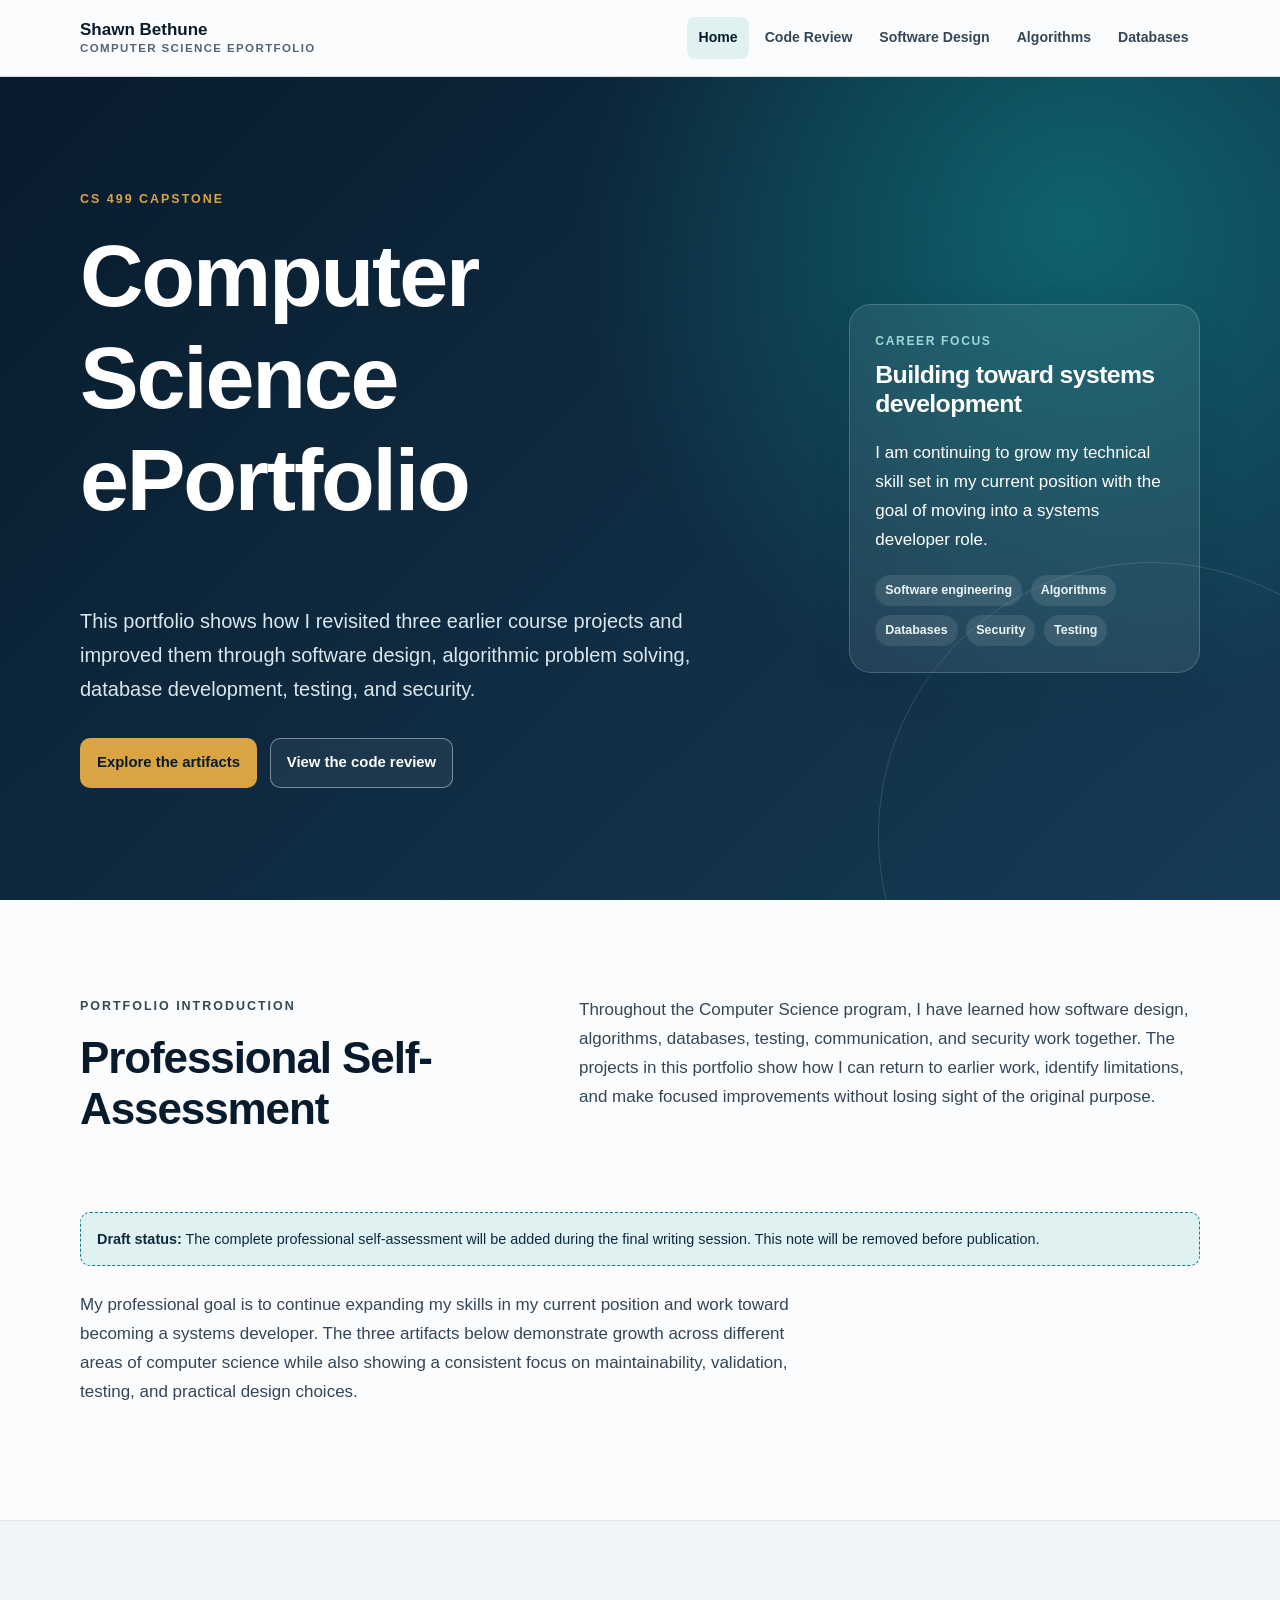
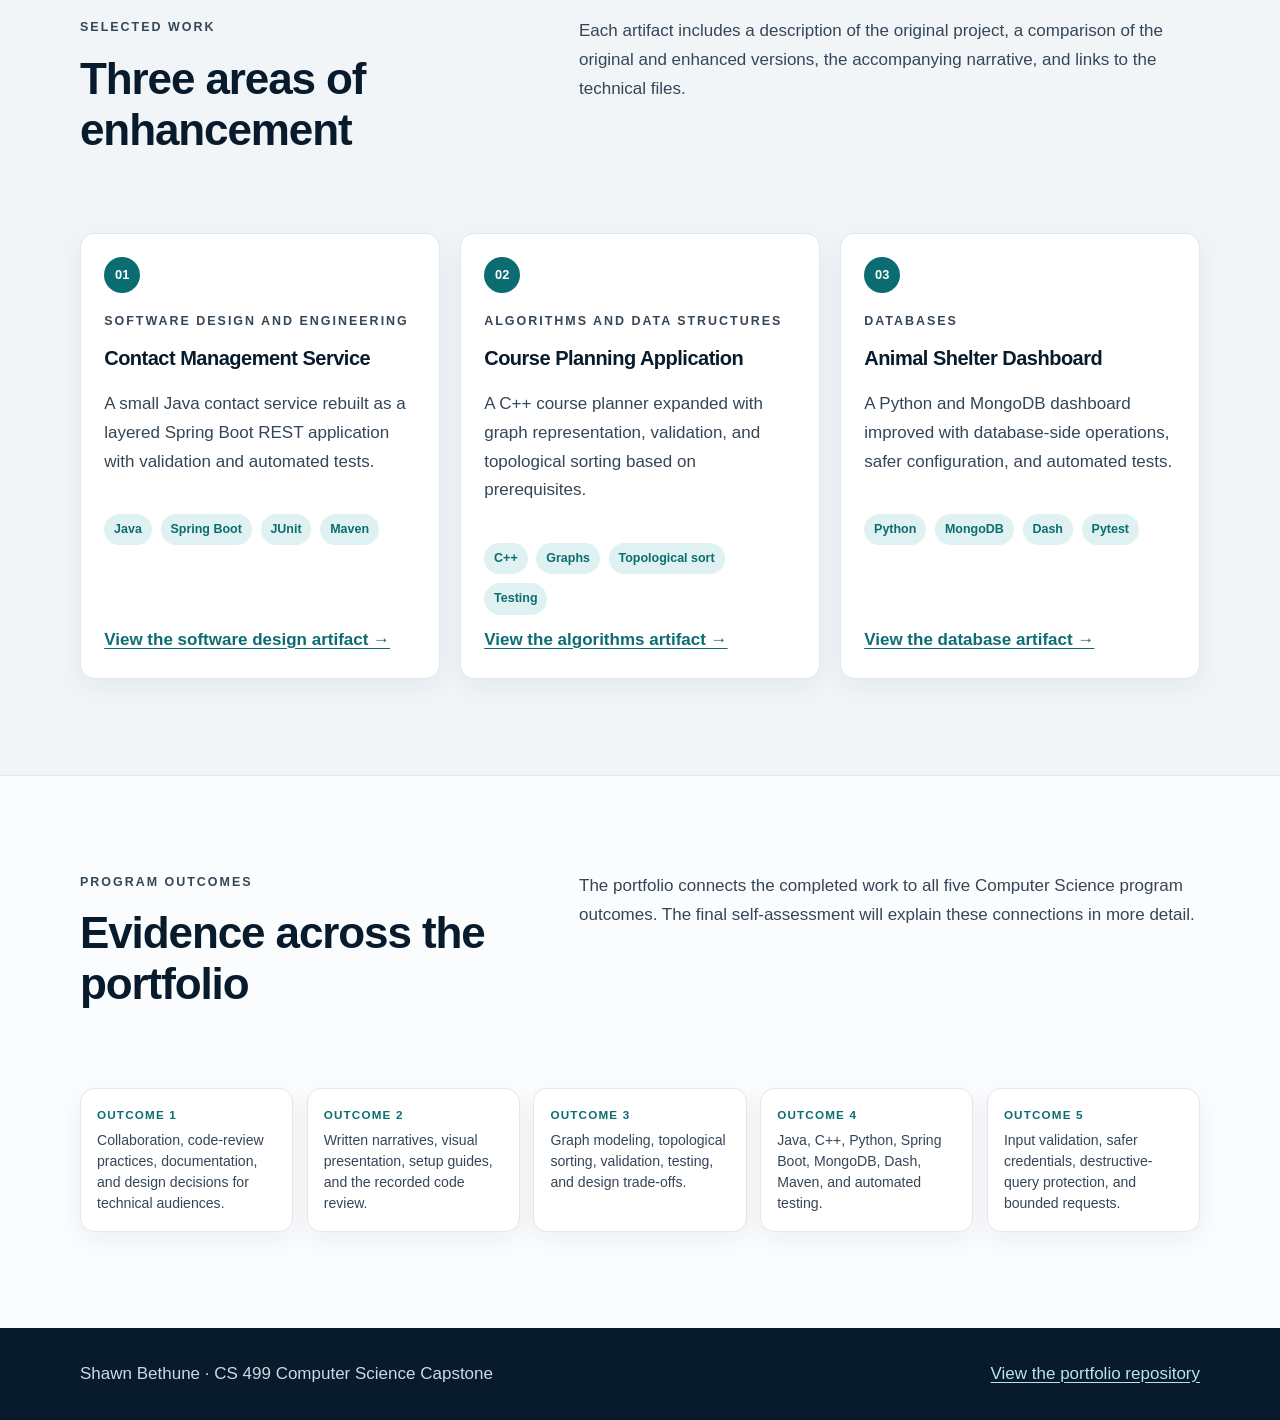
==== index.html @ f5aa71fc "Build CS 499 portfolio foundation" ====
<!doctype html>
<html lang="en">
<head>
  <meta charset="utf-8">
  <meta name="viewport" content="width=device-width, initial-scale=1">
  <meta name="description" content="Shawn Bethune's computer science ePortfolio for the CS 499 capstone.">
  <title>Computer Science ePortfolio | Shawn Bethune</title>
  <link rel="stylesheet" href="assets/css/styles.css">
</head>
<body>
  <a class="skip-link" href="#main-content">Skip to main content</a>
  <header class="site-header">
    <div class="container nav-wrap">
      <a class="brand" href="index.html">Shawn Bethune<span>Computer Science ePortfolio</span></a>
      <nav class="site-nav" aria-label="Primary navigation">
        <a href="index.html" aria-current="page">Home</a>
        <a href="code-review.html">Code Review</a>
        <a href="software-design.html">Software Design</a>
        <a href="algorithms.html">Algorithms</a>
        <a href="databases.html">Databases</a>
      </nav>
    </div>
  </header>

  <main id="main-content">
    <section class="hero">
      <div class="container hero-grid">
        <div>
          <p class="eyebrow">CS 499 Capstone</p>
          <h1>Computer Science ePortfolio</h1>
          <p class="lede">This portfolio shows how I revisited three earlier course projects and improved them through software design, algorithmic problem solving, database development, testing, and security.</p>
          <div class="actions">
            <a class="button button-primary" href="#artifacts">Explore the artifacts</a>
            <a class="button button-secondary" href="code-review.html">View the code review</a>
          </div>
        </div>
        <aside class="hero-panel" aria-label="Portfolio focus">
          <p class="panel-label">Career focus</p>
          <h2>Building toward systems development</h2>
          <p>I am continuing to grow my technical skill set in my current position with the goal of moving into a systems developer role.</p>
          <ul class="compact-list" aria-label="Portfolio categories">
            <li>Software engineering</li>
            <li>Algorithms</li>
            <li>Databases</li>
            <li>Security</li>
            <li>Testing</li>
          </ul>
        </aside>
      </div>
    </section>

    <section class="section" id="self-assessment">
      <div class="container">
        <div class="section-heading">
          <div>
            <p class="eyebrow">Portfolio introduction</p>
            <h2>Professional Self-Assessment</h2>
          </div>
          <div>
            <p>Throughout the Computer Science program, I have learned how software design, algorithms, databases, testing, communication, and security work together. The projects in this portfolio show how I can return to earlier work, identify limitations, and make focused improvements without losing sight of the original purpose.</p>
          </div>
        </div>
        <div class="draft-note"><strong>Draft status:</strong> The complete professional self-assessment will be added during the final writing session. This note will be removed before publication.</div>
        <div class="prose">
          <p>My professional goal is to continue expanding my skills in my current position and work toward becoming a systems developer. The three artifacts below demonstrate growth across different areas of computer science while also showing a consistent focus on maintainability, validation, testing, and practical design choices.</p>
        </div>
      </div>
    </section>

    <section class="section section-alt" id="artifacts">
      <div class="container">
        <div class="section-heading">
          <div>
            <p class="eyebrow">Selected work</p>
            <h2>Three areas of enhancement</h2>
          </div>
          <p>Each artifact includes a description of the original project, a comparison of the original and enhanced versions, the accompanying narrative, and links to the technical files.</p>
        </div>
        <div class="card-grid">
          <article class="project-card">
            <span class="project-number">01</span>
            <p class="eyebrow">Software Design and Engineering</p>
            <h3>Contact Management Service</h3>
            <p>A small Java contact service rebuilt as a layered Spring Boot REST application with validation and automated tests.</p>
            <ul class="tag-list" aria-label="Technologies used">
              <li>Java</li>
              <li>Spring Boot</li>
              <li>JUnit</li>
              <li>Maven</li>
            </ul>
            <a class="text-link" href="software-design.html">View the software design artifact →</a>
          </article>

          <article class="project-card">
            <span class="project-number">02</span>
            <p class="eyebrow">Algorithms and Data Structures</p>
            <h3>Course Planning Application</h3>
            <p>A C++ course planner expanded with graph representation, validation, and topological sorting based on prerequisites.</p>
            <ul class="tag-list" aria-label="Technologies used">
              <li>C++</li>
              <li>Graphs</li>
              <li>Topological sort</li>
              <li>Testing</li>
            </ul>
            <a class="text-link" href="algorithms.html">View the algorithms artifact →</a>
          </article>

          <article class="project-card">
            <span class="project-number">03</span>
            <p class="eyebrow">Databases</p>
            <h3>Animal Shelter Dashboard</h3>
            <p>A Python and MongoDB dashboard improved with database-side operations, safer configuration, and automated tests.</p>
            <ul class="tag-list" aria-label="Technologies used">
              <li>Python</li>
              <li>MongoDB</li>
              <li>Dash</li>
              <li>Pytest</li>
            </ul>
            <a class="text-link" href="databases.html">View the database artifact →</a>
          </article>
        </div>
      </div>
    </section>

    <section class="section" id="outcomes">
      <div class="container">
        <div class="section-heading">
          <div>
            <p class="eyebrow">Program outcomes</p>
            <h2>Evidence across the portfolio</h2>
          </div>
          <p>The portfolio connects the completed work to all five Computer Science program outcomes. The final self-assessment will explain these connections in more detail.</p>
        </div>
        <div class="outcome-grid">
          <article class="outcome-card"><span>Outcome 1</span><p>Collaboration, code-review practices, documentation, and design decisions for technical audiences.</p></article>
          <article class="outcome-card"><span>Outcome 2</span><p>Written narratives, visual presentation, setup guides, and the recorded code review.</p></article>
          <article class="outcome-card"><span>Outcome 3</span><p>Graph modeling, topological sorting, validation, testing, and design trade-offs.</p></article>
          <article class="outcome-card"><span>Outcome 4</span><p>Java, C++, Python, Spring Boot, MongoDB, Dash, Maven, and automated testing.</p></article>
          <article class="outcome-card"><span>Outcome 5</span><p>Input validation, safer credentials, destructive-query protection, and bounded requests.</p></article>
        </div>
      </div>
    </section>
  </main>

  <footer class="site-footer">
    <div class="container footer-wrap">
      <p>Shawn Bethune · CS 499 Computer Science Capstone</p>
      <a href="https://github.com/shawnSnhu/shawnsnhu.github.io">View the portfolio repository</a>
    </div>
  </footer>
</body>
</html>
---- assets/css/styles.css ----
:root {
  --navy-950: #081b2c;
  --navy-900: #0d2940;
  --navy-800: #163b56;
  --teal-700: #0b6d72;
  --teal-600: #0d7f83;
  --teal-100: #dff2f1;
  --gold-500: #d9a441;
  --gold-700: #8a5a00;
  --slate-700: #354657;
  --slate-600: #526475;
  --slate-300: #cbd5df;
  --slate-200: #e2e8ee;
  --slate-100: #f1f5f8;
  --paper: #fbfcfd;
  --white: #ffffff;
  --shadow: 0 16px 40px rgba(8, 27, 44, 0.1);
  --radius-lg: 22px;
  --radius-md: 14px;
  --content-width: 1120px;
}

* {
  box-sizing: border-box;
}

html {
  scroll-behavior: smooth;
}

body {
  margin: 0;
  color: var(--navy-950);
  background: var(--paper);
  font-family: Inter, ui-sans-serif, -apple-system, BlinkMacSystemFont, "Segoe UI", sans-serif;
  font-size: 17px;
  line-height: 1.7;
}

a {
  color: var(--teal-700);
  text-underline-offset: 0.18em;
}

a:hover {
  color: var(--navy-900);
}

a:focus-visible,
button:focus-visible {
  outline: 3px solid var(--gold-500);
  outline-offset: 4px;
}

img,
svg {
  max-width: 100%;
}

h1,
h2,
h3 {
  margin-top: 0;
  line-height: 1.16;
  letter-spacing: -0.025em;
}

h1 {
  font-size: clamp(2.55rem, 7vw, 5.5rem);
  max-width: 12ch;
}

h2 {
  font-size: clamp(1.85rem, 4vw, 2.75rem);
}

h3 {
  font-size: 1.25rem;
}

p {
  margin: 0 0 1.1rem;
}

.skip-link {
  position: fixed;
  top: 0.75rem;
  left: 0.75rem;
  z-index: 100;
  padding: 0.65rem 0.9rem;
  color: var(--white);
  background: var(--navy-950);
  border-radius: 8px;
  transform: translateY(-180%);
}

.skip-link:focus {
  transform: translateY(0);
}

.container {
  width: min(calc(100% - 2rem), var(--content-width));
  margin-inline: auto;
}

.site-header {
  position: sticky;
  top: 0;
  z-index: 20;
  border-bottom: 1px solid rgba(203, 213, 223, 0.78);
  background: rgba(251, 252, 253, 0.94);
  backdrop-filter: blur(12px);
}

.nav-wrap {
  display: flex;
  min-height: 76px;
  align-items: center;
  justify-content: space-between;
  gap: 1.5rem;
}

.brand {
  color: var(--navy-950);
  font-weight: 800;
  line-height: 1.1;
  text-decoration: none;
}

.brand span {
  display: block;
  margin-top: 0.18rem;
  color: var(--slate-600);
  font-size: 0.72rem;
  font-weight: 700;
  letter-spacing: 0.12em;
  text-transform: uppercase;
}

.site-nav {
  display: flex;
  align-items: center;
  justify-content: flex-end;
  gap: 0.25rem;
  flex-wrap: wrap;
}

.site-nav a {
  padding: 0.55rem 0.72rem;
  color: var(--slate-700);
  border-radius: 8px;
  font-size: 0.88rem;
  font-weight: 700;
  text-decoration: none;
}

.site-nav a:hover,
.site-nav a[aria-current="page"] {
  color: var(--navy-950);
  background: var(--teal-100);
}

.hero {
  position: relative;
  overflow: hidden;
  padding: clamp(4rem, 9vw, 7rem) 0;
  color: var(--white);
  background:
    radial-gradient(circle at 84% 18%, rgba(13, 127, 131, 0.65), transparent 31rem),
    linear-gradient(135deg, var(--navy-950), var(--navy-800));
}

.hero::after {
  position: absolute;
  right: -9rem;
  bottom: -13rem;
  width: 34rem;
  height: 34rem;
  border: 1px solid rgba(255, 255, 255, 0.13);
  border-radius: 50%;
  content: "";
}

.hero-grid {
  position: relative;
  z-index: 1;
  display: grid;
  grid-template-columns: minmax(0, 1.45fr) minmax(280px, 0.75fr);
  align-items: center;
  gap: clamp(2.5rem, 7vw, 6rem);
}

.eyebrow {
  margin-bottom: 0.9rem;
  color: var(--gold-700);
  font-size: 0.78rem;
  font-weight: 800;
  letter-spacing: 0.16em;
  text-transform: uppercase;
}

.hero .eyebrow,
.page-hero .eyebrow {
  color: var(--gold-500);
}

.hero .lede,
.page-hero .lede {
  max-width: 61ch;
  color: #dbe7ef;
  font-size: clamp(1.05rem, 2vw, 1.25rem);
}

.actions {
  display: flex;
  align-items: center;
  gap: 0.8rem;
  margin-top: 2rem;
  flex-wrap: wrap;
}

.button {
  display: inline-flex;
  min-height: 46px;
  align-items: center;
  justify-content: center;
  padding: 0.72rem 1rem;
  border: 1px solid transparent;
  border-radius: 10px;
  font-size: 0.93rem;
  font-weight: 800;
  text-decoration: none;
}

.button-primary {
  color: var(--navy-950);
  background: var(--gold-500);
}

.button-primary:hover {
  color: var(--navy-950);
  background: #e8b85a;
}

.button-secondary {
  color: var(--white);
  border-color: rgba(255, 255, 255, 0.42);
  background: rgba(255, 255, 255, 0.06);
}

.button-secondary:hover {
  color: var(--white);
  background: rgba(255, 255, 255, 0.14);
}

.button-dark {
  color: var(--white);
  background: var(--navy-900);
}

.button-dark:hover {
  color: var(--white);
  background: var(--navy-800);
}

.button-light {
  color: var(--navy-950);
  border-color: var(--slate-300);
  background: var(--white);
}

.button-light:hover {
  color: var(--navy-950);
  border-color: var(--teal-600);
  background: var(--teal-100);
}

.hero-panel {
  padding: 1.6rem;
  border: 1px solid rgba(255, 255, 255, 0.18);
  border-radius: var(--radius-lg);
  background: rgba(255, 255, 255, 0.08);
  box-shadow: var(--shadow);
}

.hero-panel h2 {
  font-size: 1.55rem;
}

.panel-label {
  margin-bottom: 0.6rem;
  color: #9ed7d6;
  font-size: 0.76rem;
  font-weight: 800;
  letter-spacing: 0.13em;
  text-transform: uppercase;
}

.compact-list,
.tag-list {
  display: flex;
  padding: 0;
  margin: 1.25rem 0 0;
  list-style: none;
  flex-wrap: wrap;
  gap: 0.55rem;
}

.compact-list li,
.tag-list li {
  padding: 0.32rem 0.62rem;
  border-radius: 999px;
  font-size: 0.78rem;
  font-weight: 800;
}

.compact-list li {
  color: #e9f5f5;
  background: rgba(255, 255, 255, 0.1);
}

.tag-list li {
  color: var(--teal-700);
  background: var(--teal-100);
}

.section {
  padding: clamp(3.6rem, 8vw, 6rem) 0;
}

.section-alt {
  border-block: 1px solid var(--slate-200);
  background: var(--slate-100);
}

.section-heading {
  display: grid;
  grid-template-columns: minmax(0, 0.85fr) minmax(280px, 1.15fr);
  gap: 2.5rem;
  margin-bottom: 2.6rem;
}

.section-heading p {
  color: var(--slate-700);
}

.prose {
  max-width: 76ch;
}

.prose h2 {
  margin-top: 2.8rem;
}

.prose h3 {
  margin-top: 2rem;
}

.prose p,
.prose li {
  color: var(--slate-700);
}

.draft-note {
  margin-bottom: 1.6rem;
  padding: 0.85rem 1rem;
  color: var(--navy-900);
  border: 1px dashed var(--teal-600);
  border-radius: 10px;
  background: var(--teal-100);
  font-size: 0.9rem;
}

.card-grid {
  display: grid;
  grid-template-columns: repeat(3, minmax(0, 1fr));
  gap: 1.25rem;
}

.project-card,
.outcome-card,
.comparison-card,
.content-card {
  border: 1px solid var(--slate-200);
  border-radius: var(--radius-md);
  background: var(--white);
  box-shadow: 0 8px 26px rgba(8, 27, 44, 0.06);
}

.project-card {
  display: flex;
  min-height: 100%;
  flex-direction: column;
  padding: 1.45rem;
}

.project-number {
  display: inline-flex;
  width: 2.25rem;
  height: 2.25rem;
  align-items: center;
  justify-content: center;
  margin-bottom: 1.1rem;
  color: var(--white);
  border-radius: 50%;
  background: var(--teal-700);
  font-size: 0.8rem;
  font-weight: 900;
}

.project-card p {
  color: var(--slate-700);
}

.project-card .text-link {
  margin-top: auto;
  padding-top: 0.7rem;
  font-weight: 800;
}

.outcome-grid {
  display: grid;
  grid-template-columns: repeat(5, minmax(0, 1fr));
  gap: 0.85rem;
}

.outcome-card {
  padding: 1rem;
}

.outcome-card span {
  display: block;
  margin-bottom: 0.35rem;
  color: var(--teal-700);
  font-size: 0.73rem;
  font-weight: 900;
  letter-spacing: 0.1em;
  text-transform: uppercase;
}

.outcome-card p {
  margin: 0;
  color: var(--slate-700);
  font-size: 0.88rem;
  line-height: 1.5;
}

.page-hero {
  padding: 4rem 0 3.3rem;
  color: var(--white);
  background:
    radial-gradient(circle at 84% 15%, rgba(13, 127, 131, 0.54), transparent 26rem),
    linear-gradient(135deg, var(--navy-950), var(--navy-800));
}

.page-hero h1 {
  margin-bottom: 1rem;
  font-size: clamp(2.35rem, 6vw, 4.8rem);
  max-width: 15ch;
}

.page-note {
  max-width: 70ch;
  margin-top: 1.25rem;
  color: #bfd4df;
  font-size: 0.95rem;
}

.outcome-note {
  padding: 1rem 1.1rem;
  margin-top: 1.4rem;
  color: var(--navy-900);
  border-left: 4px solid var(--teal-600);
  background: var(--teal-100);
}

.breadcrumbs {
  margin-bottom: 1rem;
  color: #bfd4df;
  font-size: 0.86rem;
}

.breadcrumbs a {
  color: #d9efef;
}

.meta-row {
  display: flex;
  margin-top: 1.5rem;
  flex-wrap: wrap;
  gap: 0.65rem;
}

.meta-row span {
  padding: 0.34rem 0.65rem;
  color: #e5f4f4;
  border: 1px solid rgba(255, 255, 255, 0.2);
  border-radius: 999px;
  background: rgba(255, 255, 255, 0.08);
  font-size: 0.78rem;
  font-weight: 800;
}

.comparison-grid {
  display: grid;
  grid-template-columns: repeat(2, minmax(0, 1fr));
  gap: 1.25rem;
}

.comparison-card,
.content-card {
  padding: 1.45rem;
}

.comparison-card h3,
.content-card h3 {
  color: var(--navy-900);
}

.comparison-card ul,
.content-card ul {
  padding-left: 1.2rem;
  margin-bottom: 0;
  color: var(--slate-700);
}

.flow {
  display: flex;
  align-items: stretch;
  justify-content: center;
  gap: 0.65rem;
  flex-wrap: wrap;
}

.flow-step {
  min-width: 145px;
  padding: 0.85rem 1rem;
  text-align: center;
  border: 1px solid var(--slate-300);
  border-radius: 10px;
  background: var(--white);
  font-weight: 800;
}

.flow-arrow {
  display: inline-flex;
  align-items: center;
  color: var(--teal-700);
  font-size: 1.3rem;
  font-weight: 900;
}

.file-panel {
  display: grid;
  grid-template-columns: minmax(0, 1fr) auto;
  align-items: center;
  gap: 1.5rem;
  padding: 1.5rem;
  color: var(--white);
  border-radius: var(--radius-lg);
  background: var(--navy-900);
}

.file-panel h2 {
  margin-bottom: 0.45rem;
  font-size: 1.75rem;
}

.file-panel p {
  margin: 0;
  color: #d5e3eb;
}

.file-actions {
  display: flex;
  justify-content: flex-end;
  gap: 0.7rem;
  flex-wrap: wrap;
}

.media-placeholder {
  display: grid;
  min-height: 360px;
  place-items: center;
  padding: 2rem;
  text-align: center;
  color: #dceaf0;
  border: 1px solid rgba(255, 255, 255, 0.12);
  border-radius: var(--radius-lg);
  background:
    linear-gradient(135deg, rgba(13, 127, 131, 0.22), rgba(8, 27, 44, 0.1)),
    var(--navy-950);
}

.media-placeholder strong {
  display: block;
  margin-bottom: 0.5rem;
  color: var(--white);
  font-size: 1.4rem;
}

.next-project {
  display: flex;
  align-items: center;
  justify-content: space-between;
  gap: 1rem;
  padding-top: 2rem;
  margin-top: 3rem;
  border-top: 1px solid var(--slate-200);
}

.site-footer {
  padding: 2rem 0;
  color: #cbd9e2;
  background: var(--navy-950);
}

.footer-wrap {
  display: flex;
  align-items: center;
  justify-content: space-between;
  gap: 1rem;
  flex-wrap: wrap;
}

.site-footer p {
  margin: 0;
}

.site-footer a {
  color: #b8e5e3;
}

@media (max-width: 900px) {
  .nav-wrap {
    align-items: flex-start;
    flex-direction: column;
    padding: 1rem 0;
  }

  .site-header {
    position: static;
  }

  .site-nav {
    justify-content: flex-start;
  }

  .hero-grid,
  .section-heading {
    grid-template-columns: 1fr;
  }

  .card-grid {
    grid-template-columns: 1fr;
  }

  .outcome-grid {
    grid-template-columns: repeat(2, minmax(0, 1fr));
  }
}

@media (max-width: 640px) {
  body {
    font-size: 16px;
  }

  .container {
    width: min(calc(100% - 1.25rem), var(--content-width));
  }

  .site-nav a {
    padding: 0.42rem 0.52rem;
    font-size: 0.8rem;
  }

  .hero,
  .page-hero {
    padding: 3.2rem 0;
  }

  .comparison-grid,
  .outcome-grid {
    grid-template-columns: 1fr;
  }

  .flow {
    align-items: center;
    flex-direction: column;
  }

  .flow-arrow {
    transform: rotate(90deg);
  }

  .file-panel {
    grid-template-columns: 1fr;
  }

  .file-actions {
    justify-content: flex-start;
  }

  .next-project {
    align-items: flex-start;
    flex-direction: column;
  }
}
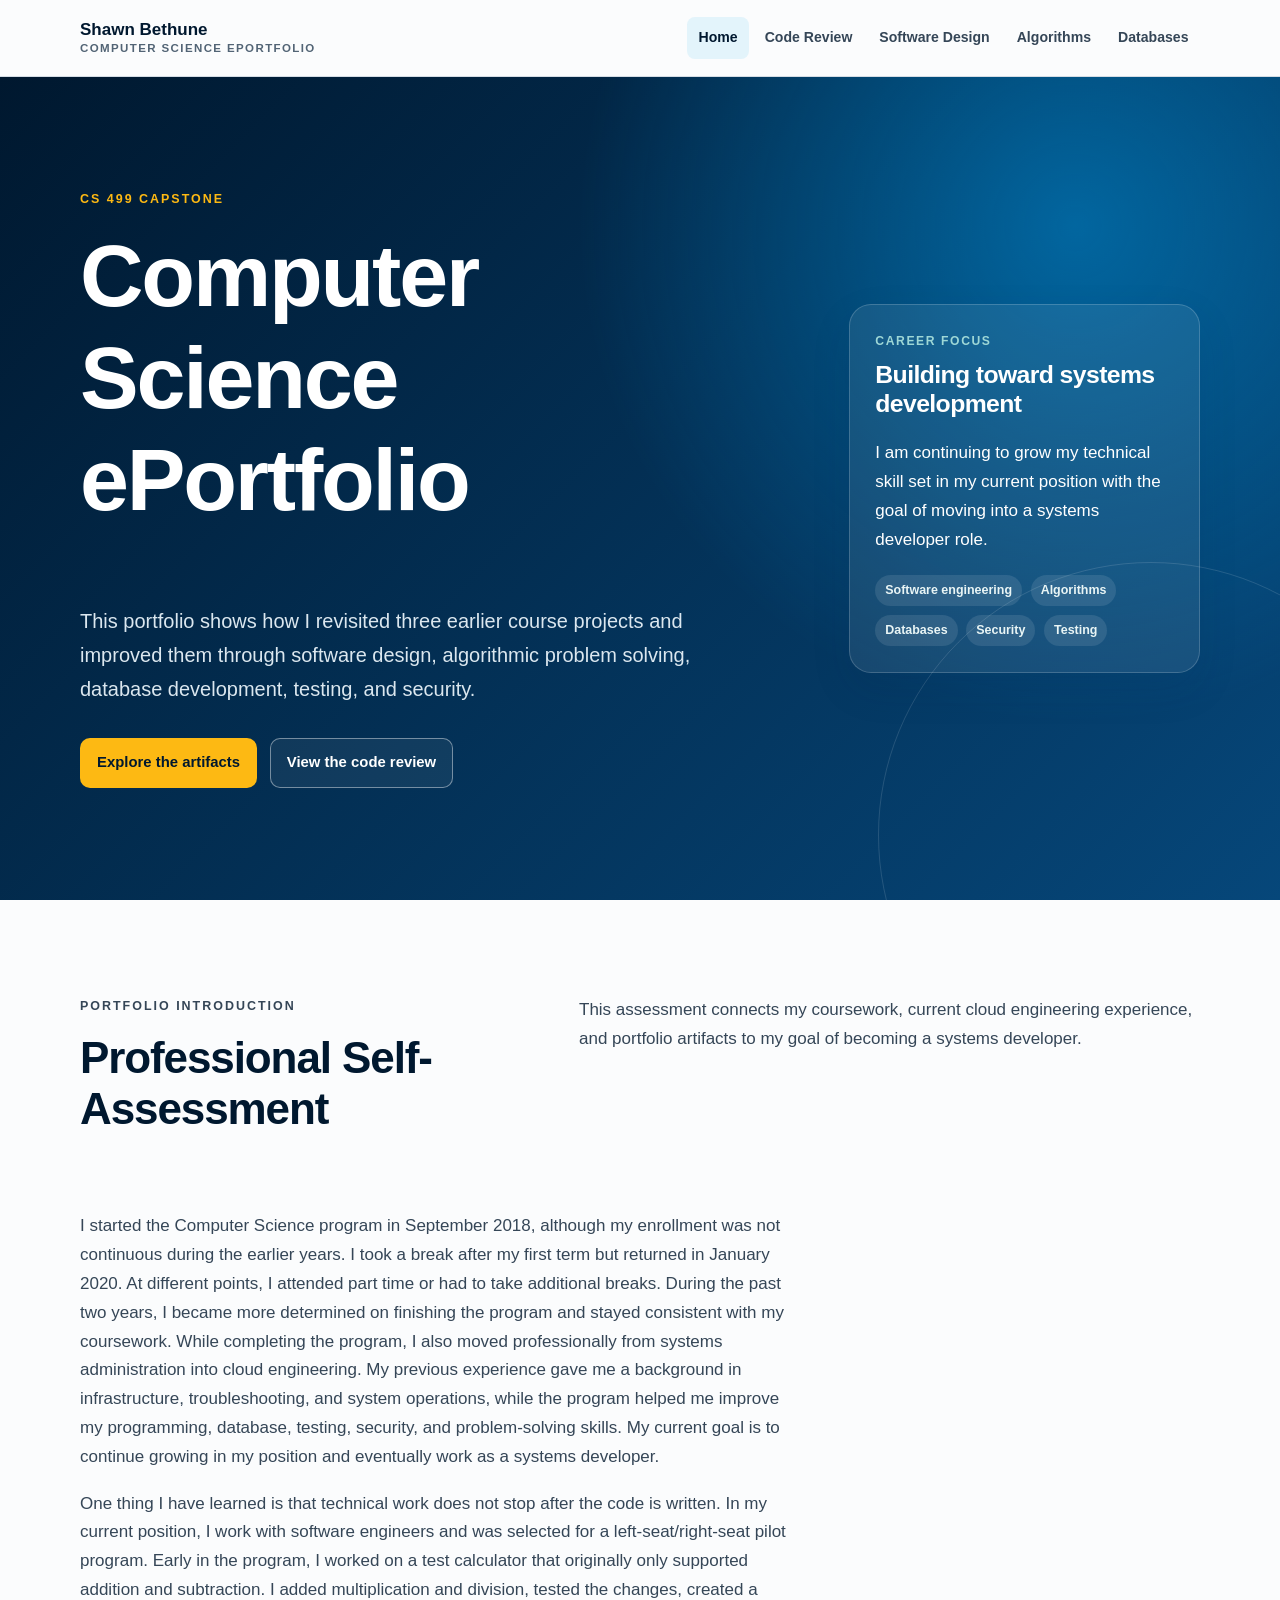
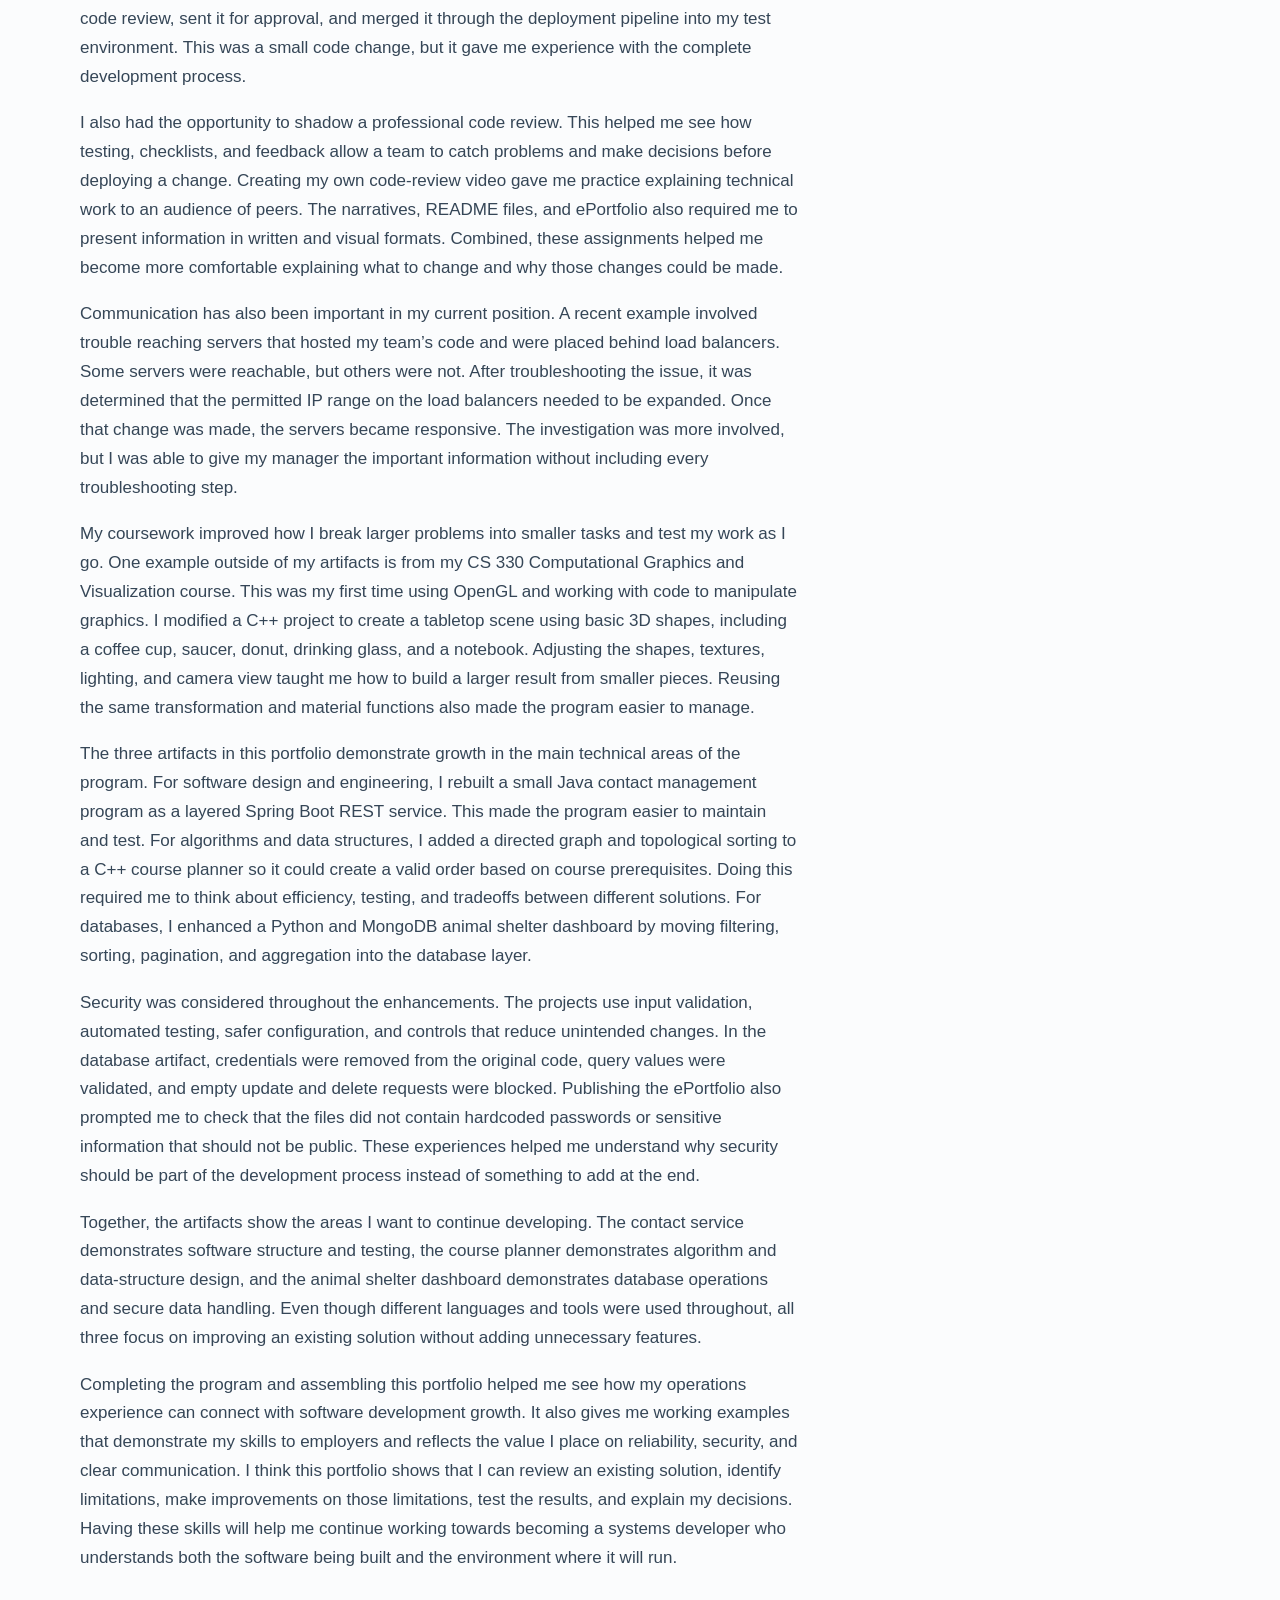
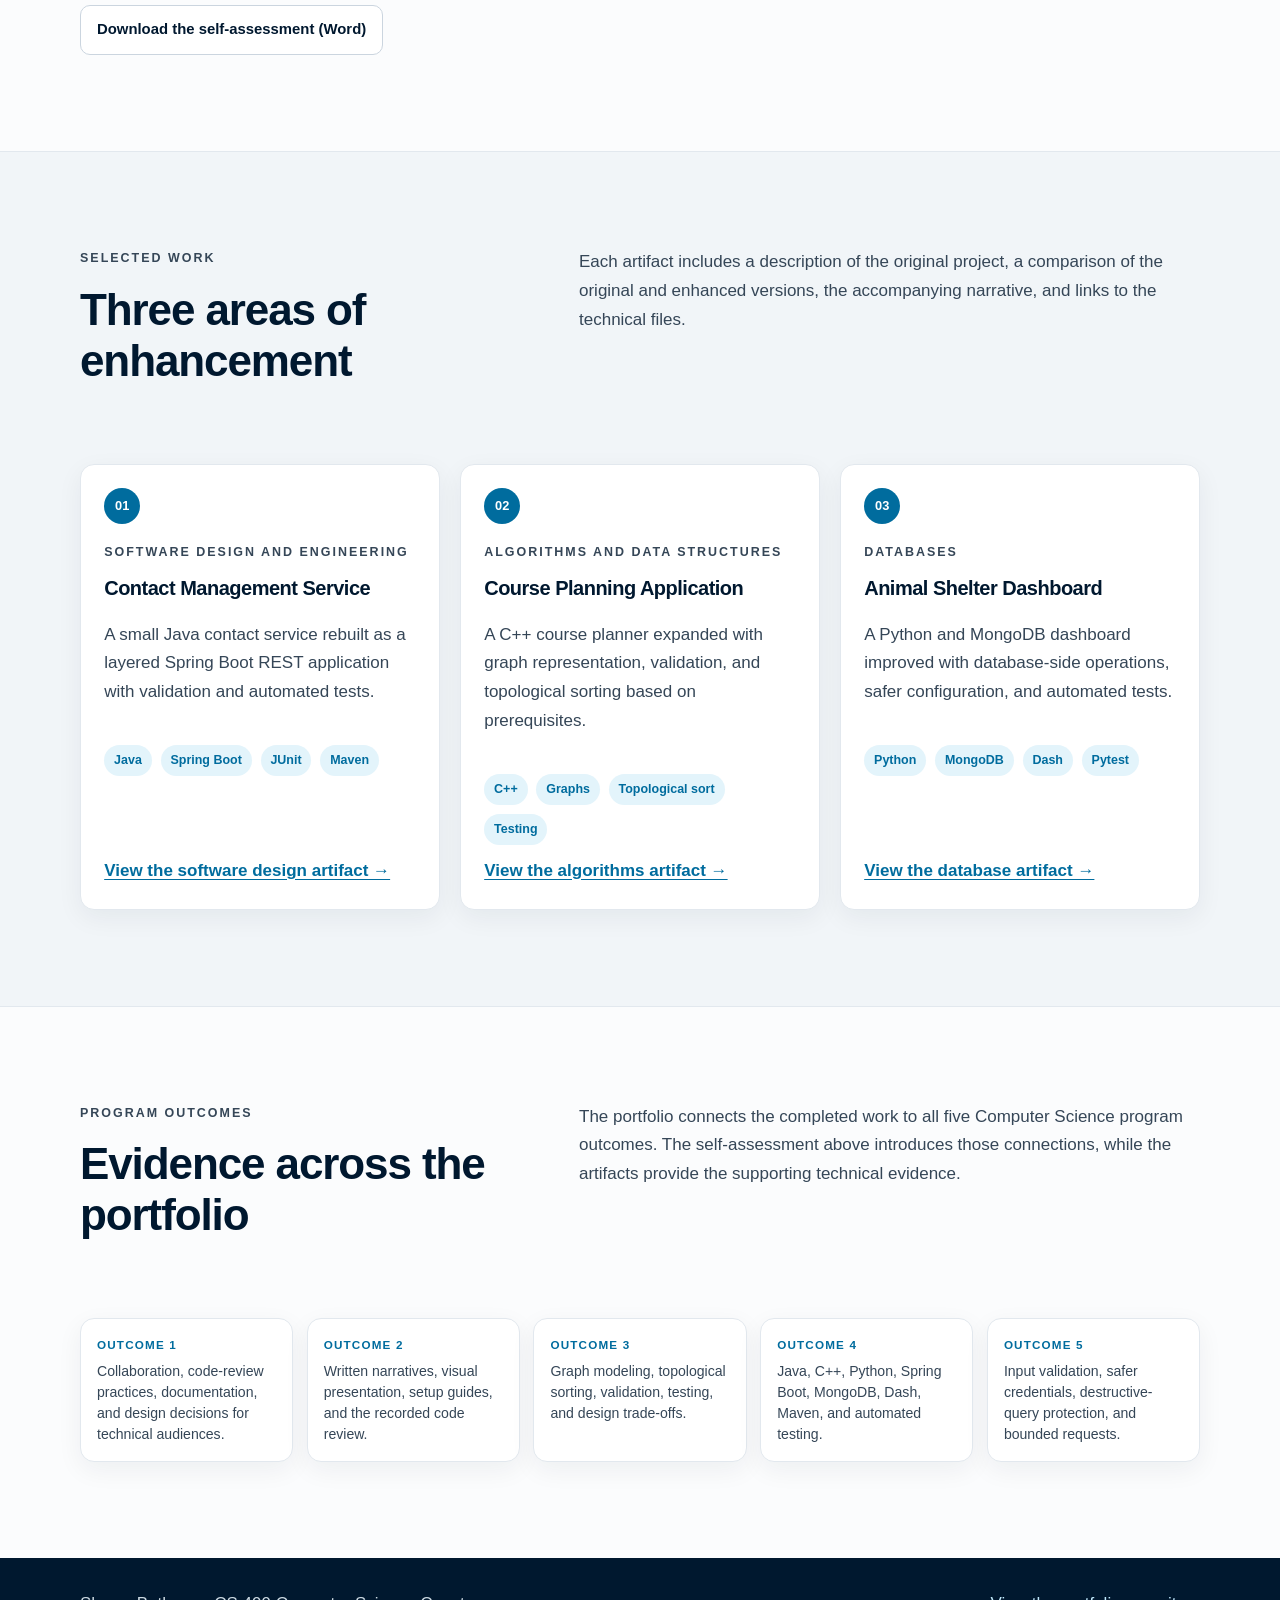
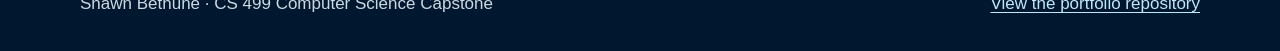
==== commit a6c69adc: "Finalize CS 499 ePortfolio" ====
--- a/index.html
+++ b/index.html
@@ -57,12 +57,30 @@
             <h2>Professional Self-Assessment</h2>
           </div>
           <div>
-            <p>Throughout the Computer Science program, I have learned how software design, algorithms, databases, testing, communication, and security work together. The projects in this portfolio show how I can return to earlier work, identify limitations, and make focused improvements without losing sight of the original purpose.</p>
+            <p>This assessment connects my coursework, current cloud engineering experience, and portfolio artifacts to my goal of becoming a systems developer.</p>
           </div>
         </div>
-        <div class="draft-note"><strong>Draft status:</strong> The complete professional self-assessment will be added during the final writing session. This note will be removed before publication.</div>
         <div class="prose">
-          <p>My professional goal is to continue expanding my skills in my current position and work toward becoming a systems developer. The three artifacts below demonstrate growth across different areas of computer science while also showing a consistent focus on maintainability, validation, testing, and practical design choices.</p>
+          <p>I started the Computer Science program in September 2018, although my enrollment was not continuous during the earlier years. I took a break after my first term but returned in January 2020. At different points, I attended part time or had to take additional breaks. During the past two years, I became more determined on finishing the program and stayed consistent with my coursework. While completing the program, I also moved professionally from systems administration into cloud engineering. My previous experience gave me a background in infrastructure, troubleshooting, and system operations, while the program helped me improve my programming, database, testing, security, and problem-solving skills. My current goal is to continue growing in my position and eventually work as a systems developer.</p>
+
+          <p>One thing I have learned is that technical work does not stop after the code is written. In my current position, I work with software engineers and was selected for a left-seat/right-seat pilot program. Early in the program, I worked on a test calculator that originally only supported addition and subtraction. I added multiplication and division, tested the changes, created a code review, sent it for approval, and merged it through the deployment pipeline into my test environment. This was a small code change, but it gave me experience with the complete development process.</p>
+
+          <p>I also had the opportunity to shadow a professional code review. This helped me see how testing, checklists, and feedback allow a team to catch problems and make decisions before deploying a change. Creating my own code-review video gave me practice explaining technical work to an audience of peers. The narratives, README files, and ePortfolio also required me to present information in written and visual formats. Combined, these assignments helped me become more comfortable explaining what to change and why those changes could be made.</p>
+
+          <p>Communication has also been important in my current position. A recent example involved trouble reaching servers that hosted my team’s code and were placed behind load balancers. Some servers were reachable, but others were not. After troubleshooting the issue, it was determined that the permitted IP range on the load balancers needed to be expanded. Once that change was made, the servers became responsive. The investigation was more involved, but I was able to give my manager the important information without including every troubleshooting step.</p>
+
+          <p>My coursework improved how I break larger problems into smaller tasks and test my work as I go. One example outside of my artifacts is from my CS 330 Computational Graphics and Visualization course. This was my first time using OpenGL and working with code to manipulate graphics. I modified a C++ project to create a tabletop scene using basic 3D shapes, including a coffee cup, saucer, donut, drinking glass, and a notebook. Adjusting the shapes, textures, lighting, and camera view taught me how to build a larger result from smaller pieces. Reusing the same transformation and material functions also made the program easier to manage.</p>
+
+          <p>The three artifacts in this portfolio demonstrate growth in the main technical areas of the program. For software design and engineering, I rebuilt a small Java contact management program as a layered Spring Boot REST service. This made the program easier to maintain and test. For algorithms and data structures, I added a directed graph and topological sorting to a C++ course planner so it could create a valid order based on course prerequisites. Doing this required me to think about efficiency, testing, and tradeoffs between different solutions. For databases, I enhanced a Python and MongoDB animal shelter dashboard by moving filtering, sorting, pagination, and aggregation into the database layer.</p>
+
+          <p>Security was considered throughout the enhancements. The projects use input validation, automated testing, safer configuration, and controls that reduce unintended changes. In the database artifact, credentials were removed from the original code, query values were validated, and empty update and delete requests were blocked. Publishing the ePortfolio also prompted me to check that the files did not contain hardcoded passwords or sensitive information that should not be public. These experiences helped me understand why security should be part of the development process instead of something to add at the end.</p>
+
+          <p>Together, the artifacts show the areas I want to continue developing. The contact service demonstrates software structure and testing, the course planner demonstrates algorithm and data-structure design, and the animal shelter dashboard demonstrates database operations and secure data handling. Even though different languages and tools were used throughout, all three focus on improving an existing solution without adding unnecessary features.</p>
+
+          <p>Completing the program and assembling this portfolio helped me see how my operations experience can connect with software development growth. It also gives me working examples that demonstrate my skills to employers and reflects the value I place on reliability, security, and clear communication. I think this portfolio shows that I can review an existing solution, identify limitations, make improvements on those limitations, test the results, and explain my decisions. Having these skills will help me continue working towards becoming a systems developer who understands both the software being built and the environment where it will run.</p>
+        </div>
+        <div class="actions">
+          <a class="button button-light" href="documents/professional-self-assessment.docx" download>Download the self-assessment (Word)</a>
         </div>
       </div>
     </section>
@@ -129,7 +147,7 @@
             <p class="eyebrow">Program outcomes</p>
             <h2>Evidence across the portfolio</h2>
           </div>
-          <p>The portfolio connects the completed work to all five Computer Science program outcomes. The final self-assessment will explain these connections in more detail.</p>
+          <p>The portfolio connects the completed work to all five Computer Science program outcomes. The self-assessment above introduces those connections, while the artifacts provide the supporting technical evidence.</p>
         </div>
         <div class="outcome-grid">
           <article class="outcome-card"><span>Outcome 1</span><p>Collaboration, code-review practices, documentation, and design decisions for technical audiences.</p></article>
--- a/assets/css/styles.css
+++ b/assets/css/styles.css
@@ -1,11 +1,11 @@
 :root {
-  --navy-950: #081b2c;
-  --navy-900: #0d2940;
-  --navy-800: #163b56;
-  --teal-700: #0b6d72;
-  --teal-600: #0d7f83;
-  --teal-100: #dff2f1;
-  --gold-500: #d9a441;
+  --navy-950: #00182f;
+  --navy-900: #00244e;
+  --navy-800: #06477a;
+  --teal-700: #006c9e;
+  --teal-600: #009dea;
+  --teal-100: #e3f4fb;
+  --gold-500: #fdb913;
   --gold-700: #8a5a00;
   --slate-700: #354657;
   --slate-600: #526475;
@@ -14,7 +14,7 @@
   --slate-100: #f1f5f8;
   --paper: #fbfcfd;
   --white: #ffffff;
-  --shadow: 0 16px 40px rgba(8, 27, 44, 0.1);
+  --shadow: 0 16px 40px rgba(0, 36, 78, 0.1);
   --radius-lg: 22px;
   --radius-md: 14px;
   --content-width: 1120px;
@@ -166,7 +166,7 @@
   padding: clamp(4rem, 9vw, 7rem) 0;
   color: var(--white);
   background:
-    radial-gradient(circle at 84% 18%, rgba(13, 127, 131, 0.65), transparent 31rem),
+    radial-gradient(circle at 84% 18%, rgba(0, 157, 234, 0.48), transparent 31rem),
     linear-gradient(135deg, var(--navy-950), var(--navy-800));
 }
 
@@ -239,7 +239,7 @@
 
 .button-primary:hover {
   color: var(--navy-950);
-  background: #e8b85a;
+  background: #ffca3a;
 }
 
 .button-secondary {
@@ -449,7 +449,7 @@
   padding: 4rem 0 3.3rem;
   color: var(--white);
   background:
-    radial-gradient(circle at 84% 15%, rgba(13, 127, 131, 0.54), transparent 26rem),
+    radial-gradient(circle at 84% 15%, rgba(0, 157, 234, 0.42), transparent 26rem),
     linear-gradient(135deg, var(--navy-950), var(--navy-800));
 }
 
@@ -578,25 +578,36 @@
   flex-wrap: wrap;
 }
 
-.media-placeholder {
-  display: grid;
-  min-height: 360px;
-  place-items: center;
-  padding: 2rem;
-  text-align: center;
-  color: #dceaf0;
-  border: 1px solid rgba(255, 255, 255, 0.12);
+.video-panel {
+  overflow: hidden;
+  border: 1px solid var(--slate-200);
   border-radius: var(--radius-lg);
-  background:
-    linear-gradient(135deg, rgba(13, 127, 131, 0.22), rgba(8, 27, 44, 0.1)),
-    var(--navy-950);
-}
-
-.media-placeholder strong {
-  display: block;
-  margin-bottom: 0.5rem;
-  color: var(--white);
-  font-size: 1.4rem;
+  background: var(--white);
+  box-shadow: var(--shadow);
+}
+
+.video-frame {
+  aspect-ratio: 16 / 9;
+  background: var(--navy-950);
+}
+
+.video-frame iframe {
+  width: 100%;
+  height: 100%;
+  border: 0;
+}
+
+.video-caption {
+  display: flex;
+  align-items: center;
+  justify-content: space-between;
+  gap: 1rem;
+  padding: 1.2rem 1.35rem;
+}
+
+.video-caption p {
+  margin: 0;
+  color: var(--slate-700);
 }
 
 .next-project {
@@ -628,7 +639,7 @@
 }
 
 .site-footer a {
-  color: #b8e5e3;
+  color: #bfe8fb;
 }
 
 @media (max-width: 900px) {
@@ -701,6 +712,11 @@
     justify-content: flex-start;
   }
 
+  .video-caption {
+    align-items: flex-start;
+    flex-direction: column;
+  }
+
   .next-project {
     align-items: flex-start;
     flex-direction: column;
